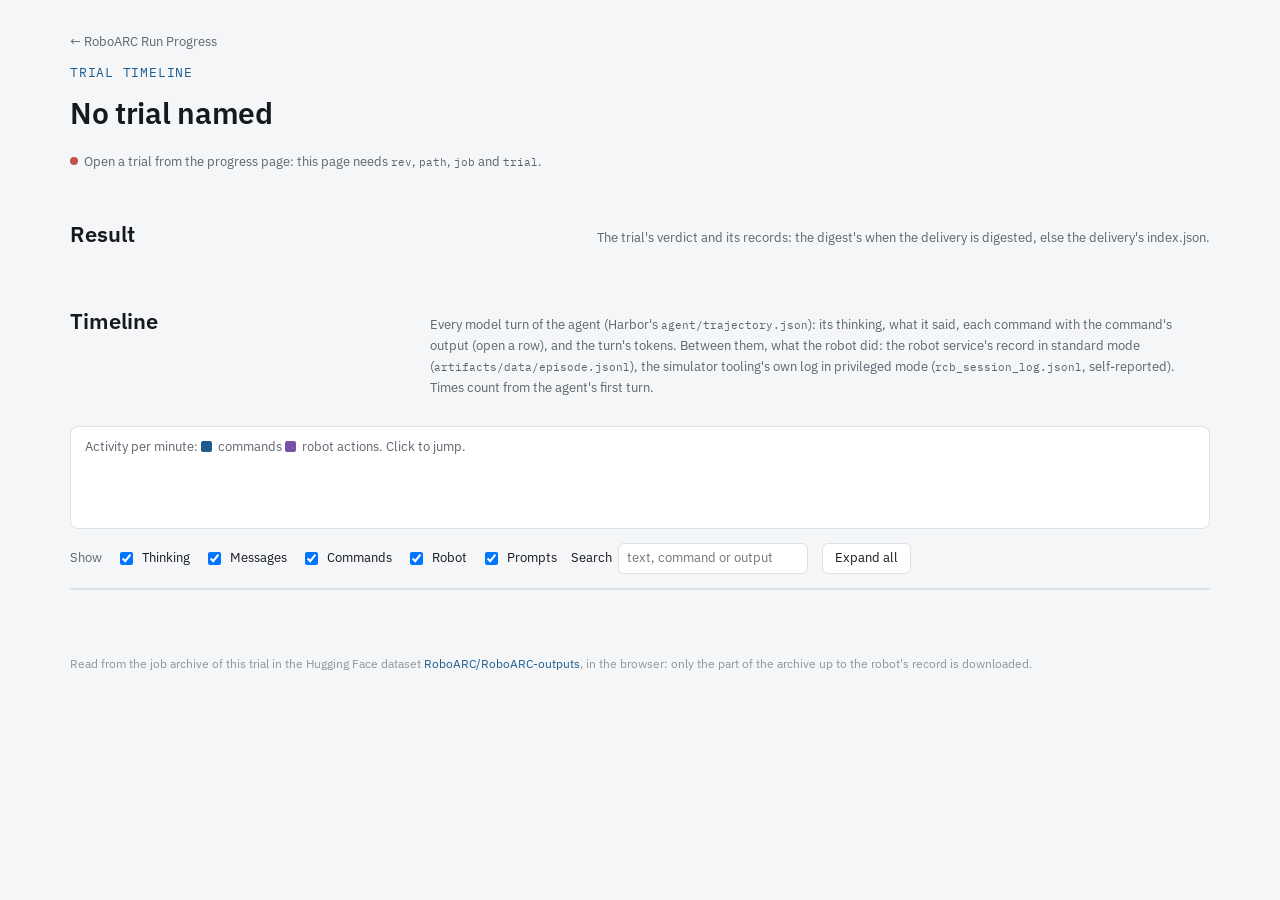
==== timeline.html @ bef3ca4a "Trial timeline: a trial opens its timeline page, the agent's turns and the robot's record by time, r" ====
<!doctype html>
<html lang="en">
<head>
<meta charset="utf-8">
<meta name="viewport" content="width=device-width, initial-scale=1, viewport-fit=cover">
<title>RoboARC Trial Timeline</title>
<meta name="description" content="One RoboARC trial by time: what the agent thought, said and ran, each command's output, and what the robot service recorded, read from the trial's job archive in the Hugging Face dataset.">
<link rel="preconnect" href="https://fonts.googleapis.com">
<link rel="preconnect" href="https://fonts.gstatic.com" crossorigin>
<link rel="stylesheet" href="https://fonts.googleapis.com/css2?family=IBM+Plex+Mono:wght@400;500&family=IBM+Plex+Sans:wght@400;500;600&display=swap">
<link rel="stylesheet" href="assets/style.css">
</head>
<body>
<header class="wrap masthead">
  <a class="back small" href="./">← RoboARC Run Progress</a>
  <div class="eyebrow" id="tl-eyebrow">Trial timeline</div>
  <h1 id="tl-title">Loading the trial…</h1>
  <p class="lead" id="tl-sub"></p>
  <div class="statusline" id="tl-status"><span><span class="dot"></span>Reading the delivery…</span></div>
</header>

<main class="wrap">
  <section id="summary" aria-labelledby="h-summary">
    <div class="section-head">
      <h2 id="h-summary">Result</h2>
      <p id="summary-note">The trial's verdict and its records: the digest's when the delivery is digested, else the delivery's index.json.</p>
    </div>
    <div id="summary-body"></div>
  </section>

  <section id="timeline" aria-labelledby="h-timeline">
    <div class="section-head">
      <h2 id="h-timeline">Timeline</h2>
      <p>Every model turn of the agent (Harbor's <code>agent/trajectory.json</code>): its thinking, what it said, each command with the command's output (open a row), and the turn's tokens. Between them, what the robot did: the robot service's record in standard mode (<code>artifacts/data/episode.jsonl</code>), the simulator tooling's own log in privileged mode (<code>rcb_session_log.jsonl</code>, self-reported). Times count from the agent's first turn.</p>
    </div>
    <div class="chips" id="tl-stats"></div>
    <div class="panel tl-strip-panel">
      <div class="tl-strip-head small muted"><span>Activity per minute: <i class="sw agent"></i>commands <i class="sw robot"></i>robot actions. Click to jump.</span><span id="tl-strip-range"></span></div>
      <div class="tl-strip" id="tl-strip" role="group" aria-label="Activity over the trial, per minute"></div>
    </div>
    <div class="filters tl-filters">
      <span class="muted">Show</span>
      <label><input type="checkbox" data-kind="think" checked> Thinking</label>
      <label><input type="checkbox" data-kind="say" checked> Messages</label>
      <label><input type="checkbox" data-kind="tool" checked> Commands</label>
      <label><input type="checkbox" data-kind="robot" checked> Robot</label>
      <label><input type="checkbox" data-kind="prompt" checked> Prompts</label>
      <label for="tl-search">Search <input type="search" id="tl-search" placeholder="text, command or output"></label>
      <button class="btn" type="button" id="tl-expand">Expand all</button>
      <span class="small muted" id="tl-count"></span>
    </div>
    <div class="tl-list" id="tl-list"><div class="panel empty-state"><span>Reading the job archive from Hugging Face…</span></div></div>
  </section>
</main>

<footer class="wrap">
  <p>Read from the job archive of this trial in the Hugging Face dataset <a id="ds-link" href="https://huggingface.co/datasets/RoboARC/RoboARC-outputs" target="_blank" rel="noopener">RoboARC/RoboARC-outputs</a>, in the browser: only the part of the archive up to the robot's record is downloaded.</p>
</footer>
<script src="assets/timeline.js" type="module"></script>
</body>
</html>
---- assets/style.css ----
/* Layout: a fixed-width reading column of sections under a sticky section bar; the six harness + model pairs lead as
   progress cards, the machine and error panels follow, then the task matrix and the first frames. */
:root {
  --bg: #f5f6f8;
  --surface: #ffffff;
  --surface-2: #eef0f3;
  --ink: #16191d;
  --muted: #5d6570;
  --faint: #8d949e;
  --line: #dde1e6;
  --accent: #1d5b8f;          /* links, controls */
  --accent-soft: #e3edf6;
  --ok: #2f8a58;              /* success */
  --fail: #c0524a;            /* a counted failure (the agent's 0) */
  --void: #cf9424;            /* not a result: voided, must be rerun */
  --wait: #7c8c9e;            /* uploaded, awaiting the log digest */
  --empty: #e4e7eb;           /* not run yet */
  --agent: #1d5b8f;           /* timeline: the agent's commands */
  --robot: #7a4fa8;           /* timeline: the robot's actions */
  --font-display: "IBM Plex Sans", system-ui, -apple-system, "Segoe UI", Roboto, sans-serif;
  --font-body: "IBM Plex Sans", system-ui, -apple-system, "Segoe UI", Roboto, sans-serif;
  --font-mono: "IBM Plex Mono", ui-monospace, "SFMono-Regular", Menlo, Consolas, monospace;
  --step--2: 0.75rem;
  --step--1: 0.8125rem;
  --step-0: 0.9375rem;
  --step-1: 1.125rem;
  --step-2: 1.4rem;
  --step-3: 1.9rem;
  --radius: 8px;
  color-scheme: light;
}
@media (prefers-color-scheme: dark) {
  :root:not([data-theme="light"]) {
    --bg: #121519; --surface: #1b1f24; --surface-2: #232830; --ink: #e7eaee; --muted: #a1a9b3; --faint: #737b86;
    --line: #2d333b; --accent: #7fb2e0; --accent-soft: #1d2a37; --ok: #4bb37c; --fail: #e0736b; --void: #e2aa45;
    --wait: #8c9bad; --empty: #2a3038; --agent: #7fb2e0; --robot: #b893e0; color-scheme: dark;
  }
}
:root[data-theme="dark"] {
  --bg: #121519; --surface: #1b1f24; --surface-2: #232830; --ink: #e7eaee; --muted: #a1a9b3; --faint: #737b86;
  --line: #2d333b; --accent: #7fb2e0; --accent-soft: #1d2a37; --ok: #4bb37c; --fail: #e0736b; --void: #e2aa45;
  --wait: #8c9bad; --empty: #2a3038; --agent: #7fb2e0; --robot: #b893e0; color-scheme: dark;
}

* { box-sizing: border-box; }
html { scroll-padding-top: 64px; }
body {
  margin: 0; background: var(--bg); color: var(--ink);
  font-family: var(--font-body); font-size: var(--step-0); line-height: 1.6;
  -webkit-font-smoothing: antialiased;
}
a { color: var(--accent); text-decoration: none; }
a:hover { text-decoration: underline; }
code, .mono { font-family: var(--font-mono); font-size: 0.88em; }
h1, h2, h3 { font-family: var(--font-display); margin: 0; line-height: 1.25; text-wrap: balance; }
h1 { font-size: var(--step-3); font-weight: 600; letter-spacing: -0.01em; }
h2 { font-size: var(--step-2); font-weight: 600; }
h3 { font-size: var(--step-1); font-weight: 600; }
p { margin: 0; }
button { font: inherit; }
:focus-visible { outline: 2px solid var(--accent); outline-offset: 2px; }

.wrap {
  max-width: 1180px; margin: 0 auto;
  padding-left: max(20px, env(safe-area-inset-left, 0px));
  padding-right: max(20px, env(safe-area-inset-right, 0px));
}

/* header */
.masthead { padding-block: 32px 20px; display: grid; gap: 10px; }
.eyebrow { font-family: var(--font-mono); font-size: var(--step--1); letter-spacing: 0.06em; text-transform: uppercase; color: var(--accent); }
.lead { color: var(--muted); max-width: 52em; }
.statusline { display: flex; flex-wrap: wrap; gap: 6px 18px; align-items: center; font-size: var(--step--1); color: var(--muted); }
.statusline b { color: var(--ink); font-weight: 500; }
.dot { width: 8px; height: 8px; border-radius: 50%; display: inline-block; background: var(--faint); margin-right: 6px; vertical-align: 1px; }
.dot.live { background: var(--ok); }
.dot.err { background: var(--fail); }
.btn {
  border: 1px solid var(--line); background: var(--surface); color: var(--ink); border-radius: 6px;
  padding: 4px 12px; cursor: pointer; font-size: var(--step--1); white-space: nowrap;
}
.btn:hover { border-color: var(--accent); color: var(--accent); }
.btn[disabled] { opacity: 0.5; cursor: default; }

/* sticky section bar */
.navbar { position: sticky; top: env(safe-area-inset-top, 0px); z-index: 20; background: color-mix(in srgb, var(--bg) 92%, transparent); backdrop-filter: blur(6px); border-bottom: 1px solid var(--line); }
body::before { content: ""; position: fixed; inset: 0 0 auto; height: env(safe-area-inset-top, 0px); z-index: 21; background: var(--bg); }
.navbar nav { display: flex; gap: 4px; overflow-x: auto; padding-block: 8px; scrollbar-width: none; }
.navbar a { white-space: nowrap; padding: 4px 10px; border-radius: 6px; color: var(--muted); font-size: var(--step--1); }
.navbar a:hover { background: var(--surface-2); color: var(--ink); text-decoration: none; }

main.wrap { display: grid; grid-template-columns: minmax(0, 1fr); gap: 44px; padding-block: 28px 64px; }
section { display: grid; gap: 14px; min-width: 0; }
/* single-column grids: a wide child (a table, the matrix) scrolls inside its own box instead of widening the column */
section, .masthead, .card, .spec, .host, .frames, .frame-fam, .frame-task, .drawer .body { grid-template-columns: minmax(0, 1fr); }
.section-head { display: flex; flex-wrap: wrap; align-items: baseline; justify-content: space-between; gap: 6px 16px; }
.section-head p { color: var(--muted); font-size: var(--step--1); max-width: 60em; }
.panel { background: var(--surface); border: 1px solid var(--line); border-radius: var(--radius); }
.empty-state { padding: 20px; color: var(--muted); display: grid; gap: 6px; }
.empty-state b { color: var(--ink); font-weight: 500; }
.small { font-size: var(--step--1); }
.muted { color: var(--muted); }
.faint { color: var(--faint); }

/* legend */
.legend { display: flex; flex-wrap: wrap; gap: 6px 18px; font-size: var(--step--1); color: var(--muted); align-items: center; }
.sw { display: inline-block; width: 11px; height: 11px; border-radius: 2px; margin-right: 6px; vertical-align: -1px; background: var(--empty); }
.sw.ok, .seg.ok, .cell.ok { background: var(--ok); }
.sw.fail, .seg.fail, .cell.fail { background: var(--fail); }
.sw.void, .seg.void, .cell.void { background: var(--void); }
.sw.wait, .seg.wait, .cell.wait { background: var(--wait); }

/* progress cards */
.cards { display: grid; grid-template-columns: repeat(auto-fill, minmax(340px, 1fr)); gap: 14px; }
.card { padding: 16px 18px; display: grid; gap: 10px; min-width: 0; }
.card-top { display: flex; justify-content: space-between; align-items: start; gap: 10px; }
.card .harness { font-size: var(--step--1); color: var(--muted); }
.card .model { font-family: var(--font-display); font-size: var(--step-1); font-weight: 600; }
.tag { font-size: var(--step--2); padding: 1px 7px; border-radius: 999px; border: 1px solid var(--line); color: var(--muted); white-space: nowrap; }
.tag.warn { border-color: color-mix(in srgb, var(--void) 50%, transparent); color: var(--void); }
.tag.good { border-color: color-mix(in srgb, var(--ok) 50%, transparent); color: var(--ok); }
.tag.bad { border-color: color-mix(in srgb, var(--fail) 50%, transparent); color: var(--fail); }
.count { font-family: var(--font-display); font-variant-numeric: tabular-nums; display: flex; align-items: baseline; gap: 6px; }
.count .n { font-size: var(--step-3); font-weight: 600; line-height: 1; }
.count .d { color: var(--muted); }
.bar { height: 10px; border-radius: 5px; background: var(--empty); display: flex; overflow: hidden; }
.seg { height: 100%; }
.seg.void { background-image: repeating-linear-gradient(135deg, transparent 0 3px, color-mix(in srgb, var(--surface) 35%, transparent) 3px 6px); }
.stats { display: grid; grid-template-columns: repeat(4, minmax(0, 1fr)); gap: 8px; font-size: var(--step--1); align-items: end; }
.stat { display: grid; gap: 0; }
.stat .k { color: var(--muted); font-size: var(--step--2); }
.stat .v { font-variant-numeric: tabular-nums; font-weight: 500; }
.modes { display: grid; grid-template-columns: auto minmax(0, 1fr) auto; gap: 4px 10px; align-items: center; font-size: var(--step--2); color: var(--muted); }
.modes .bar { height: 6px; }
.card-foot { font-size: var(--step--2); color: var(--faint); display: flex; flex-wrap: wrap; gap: 4px 12px; }
.stats.time { border-top: 1px dashed var(--line); padding-top: 10px; }
.eta { color: var(--muted); }
.eta b { color: var(--ink); font-weight: 500; }
.overall { padding: 14px 18px; display: grid; grid-template-columns: 1.4fr 1fr 1fr 1.6fr; gap: 10px 18px; }
.overall > div { display: grid; min-width: 0; }
.overall .k { font-size: var(--step--2); color: var(--muted); }
.overall .v { font-variant-numeric: tabular-nums; }
.overall b { font-family: var(--font-display); font-size: var(--step-1); font-weight: 600; }

/* daily progress text */
.share-wrap { display: grid; grid-template-columns: minmax(0, 1fr); gap: 10px; margin-top: 8px; }
.share { display: grid; grid-template-columns: repeat(auto-fill, minmax(280px, 1fr)); gap: 12px; align-items: start; }
.share-block { padding: 12px 14px; display: grid; grid-template-columns: minmax(0, 1fr); gap: 8px; }
.share-head { display: flex; justify-content: space-between; align-items: center; gap: 8px; font-weight: 500; font-size: var(--step--1); }
pre.share-text {
  margin: 0; padding: 10px 12px; border-radius: 6px; background: var(--surface-2); color: var(--ink);
  font-family: var(--font-mono); font-size: 12.5px; line-height: 1.6; white-space: pre-wrap; overflow-wrap: anywhere; user-select: all;
}

/* machine panels */
.two { display: grid; grid-template-columns: repeat(2, minmax(0, 1fr)); gap: 14px; }
.spec { padding: 16px 18px; display: grid; gap: 10px; min-width: 0; }
.spec .big { font-family: var(--font-display); font-size: var(--step-1); font-weight: 600; }
.kv { display: grid; grid-template-columns: max-content minmax(0, 1fr); gap: 4px 14px; font-size: var(--step--1); }
.kv dt { color: var(--muted); }
.kv dd { margin: 0; min-width: 0; overflow-wrap: anywhere; }
.chips { display: flex; flex-wrap: wrap; gap: 6px; }
.chip { font-size: var(--step--2); padding: 2px 8px; border-radius: 4px; background: var(--surface-2); color: var(--ink); }
.hosts { display: grid; grid-template-columns: minmax(0, 1fr); gap: 14px; }
.host { padding: 16px 18px; display: grid; gap: 12px; }
.host-head { display: flex; flex-wrap: wrap; justify-content: space-between; gap: 6px 12px; align-items: baseline; }
.gpu-line { display: flex; flex-wrap: wrap; gap: 8px; align-items: center; }
.gpu { font-family: var(--font-display); font-weight: 600; }
.host .table-wrap { border-radius: 6px; }
.host .two { align-items: start; }
.host .table-wrap th { position: static; }
p.rule { max-width: 70em; }

/* tables */
.table-wrap { overflow-x: auto; border: 1px solid var(--line); border-radius: var(--radius); background: var(--surface); }
table { border-collapse: collapse; width: 100%; font-size: var(--step--1); font-variant-numeric: tabular-nums; }
th, td { text-align: left; padding: 8px 12px; border-bottom: 1px solid var(--line); vertical-align: top; }
th { font-weight: 500; color: var(--muted); background: var(--surface-2); position: sticky; top: 0; white-space: nowrap; }
tbody tr:last-child td { border-bottom: 0; }
tbody tr.clickable { cursor: pointer; }
tbody tr.clickable:hover { background: var(--accent-soft); }
td.nowrap, th.nowrap { white-space: nowrap; }
.pill { display: inline-block; font-size: var(--step--2); padding: 1px 8px; border-radius: 999px; color: #fff; white-space: nowrap; }
.pill.ok { background: var(--ok); } .pill.fail { background: var(--fail); } .pill.void { background: var(--void); color: #1a1408; } .pill.wait { background: var(--wait); }

/* filters */
.filters { display: flex; flex-wrap: wrap; gap: 8px 14px; align-items: center; font-size: var(--step--1); }
.filters label { color: var(--muted); display: inline-flex; gap: 6px; align-items: center; max-width: 100%; min-width: 0; }
.filters select { max-width: 100%; min-width: 0; }
select, input[type="search"] {
  font: inherit; font-size: var(--step--1); color: var(--ink); background: var(--surface);
  border: 1px solid var(--line); border-radius: 6px; padding: 4px 8px;
}

/* task matrix */
.matrix { display: grid; min-width: 760px; }
.mrow { display: grid; grid-template-columns: minmax(220px, 1.4fr) 76px repeat(var(--cols), minmax(70px, 1fr)); align-items: center; border-bottom: 1px solid var(--line); }
.mtime { font-size: var(--step--2); color: var(--muted); font-variant-numeric: tabular-nums; padding: 0 8px; white-space: nowrap; }
.mrow.head { position: sticky; top: 0; background: var(--surface-2); font-size: var(--step--2); color: var(--muted); z-index: 1; }
.mrow.head > div { padding: 8px 8px; }
.mrow.group > div { padding: 10px 12px 4px; font-family: var(--font-display); font-weight: 600; font-size: var(--step--1); grid-column: 1 / -1; }
.mrow.fam > div { padding: 2px 12px; font-size: var(--step--2); color: var(--muted); grid-column: 1 / -1; text-transform: none; }
.mname { padding: 5px 12px; font-family: var(--font-mono); font-size: var(--step--2); overflow: hidden; text-overflow: ellipsis; white-space: nowrap; }
.mname .badge { font-family: var(--font-body); font-size: 10px; color: var(--faint); margin-left: 6px; }
.mcell { display: grid; grid-template-columns: repeat(3, 10px); grid-template-rows: repeat(2, 10px); gap: 2px; padding: 5px 8px; justify-content: start; }
.cell { width: 10px; height: 10px; border-radius: 2px; background: var(--empty); }

/* first frames */
.frames { display: grid; gap: 18px; }
.frame-fam { display: grid; gap: 8px; }
.frame-grid { display: grid; grid-template-columns: repeat(auto-fill, minmax(320px, 1fr)); gap: 12px; }
.frame-task { padding: 10px; display: grid; gap: 8px; min-width: 0; }
.frame-task .t { font-family: var(--font-mono); font-size: var(--step--2); display: flex; justify-content: space-between; gap: 8px; }
.seeds { display: grid; grid-template-columns: repeat(3, minmax(0, 1fr)); gap: 6px; }
.seed { display: grid; gap: 3px; }
.seed .ph, .seed img { width: 100%; max-width: 100%; aspect-ratio: 848 / 480; border-radius: 4px; background: var(--surface-2); display: grid; place-items: center; color: var(--faint); font-size: var(--step--2); object-fit: cover; }
.seed .lbl { font-size: 10px; color: var(--faint); text-align: center; }

/* drawer */
.drawer-backdrop { position: fixed; inset: 0; background: rgba(10, 14, 20, 0.35); z-index: 40; }
.drawer {
  position: fixed; top: 0; right: 0; bottom: 0; width: min(760px, 100%); z-index: 41; background: var(--surface);
  border-left: 1px solid var(--line); display: grid; grid-template-rows: auto minmax(0, 1fr);
  padding-top: env(safe-area-inset-top, 0px); padding-right: env(safe-area-inset-right, 0px);
}
.drawer header { display: flex; justify-content: space-between; align-items: start; gap: 12px; padding: 16px 20px; border-bottom: 1px solid var(--line); }
.drawer .body { overflow: auto; padding: 16px 20px 40px; display: grid; gap: 16px; align-content: start; }
.drawer h4 { margin: 0 0 6px; font-family: var(--font-display); font-size: var(--step--1); font-weight: 600; color: var(--muted); }
pre.log {
  margin: 0; background: var(--surface-2); border-radius: 6px; padding: 10px 12px; overflow: auto; max-height: 360px;
  font-family: var(--font-mono); font-size: 11.5px; line-height: 1.5; white-space: pre; color: var(--ink);
}
.tabs { display: flex; flex-wrap: wrap; gap: 4px; }
.tabs button { border: 1px solid var(--line); background: transparent; color: var(--muted); border-radius: 6px; padding: 3px 10px; cursor: pointer; font-size: var(--step--2); }
.tabs button[aria-selected="true"] { background: var(--accent-soft); color: var(--accent); border-color: transparent; }

/* trial timeline (timeline.html) */
.back { color: var(--muted); justify-self: start; }
.tl-summary { padding: 14px 18px; display: grid; gap: 12px; }
.tl-rec { padding: 10px 14px; }
.tl-rec summary { cursor: pointer; font-size: var(--step--1); color: var(--muted); }
.tl-rec pre.log { margin-top: 8px; }
.sw.agent { background: var(--agent); } .sw.robot { background: var(--robot); }
.tl-strip-panel { padding: 10px 14px; display: grid; gap: 6px; }
.tl-strip-head { display: flex; flex-wrap: wrap; justify-content: space-between; gap: 4px 12px; }
.tl-strip { display: flex; align-items: flex-end; gap: 1px; height: 54px; }
.tl-bin { flex: 1 1 0; min-width: 0; height: 100%; padding: 0; border: 0; background: transparent; cursor: pointer; display: flex; flex-direction: column-reverse; justify-content: flex-start; }
.tl-bin:hover { background: var(--surface-2); }
.tl-bin .bar-a { background: var(--agent); display: block; width: 100%; }
.tl-bin .bar-r { background: var(--robot); display: block; width: 100%; }
.tl-filters label { color: var(--ink); }
.tl-list { display: grid; grid-template-columns: minmax(0, 1fr); gap: 0; border: 1px solid var(--line); border-radius: var(--radius); background: var(--surface); }
.tl-list > .empty-state { border: 0; }
.tl-row { display: grid; grid-template-columns: 92px minmax(0, 1fr); gap: 0 14px; padding: 8px 14px; border-bottom: 1px solid var(--line); scroll-margin-top: 60px; }
.tl-row:last-child { border-bottom: 0; }
.tl-row[hidden] { display: none; }
.tl-row.flash { background: var(--accent-soft); }
.tl-time { display: grid; align-content: start; font-family: var(--font-mono); font-size: var(--step--2); font-variant-numeric: tabular-nums; }
.tl-time a { color: var(--ink); }
.tl-time span { color: var(--faint); }
.tl-body { display: grid; gap: 6px; min-width: 0; }
.tl-row .k { font-size: var(--step--2); font-weight: 500; color: var(--muted); text-transform: none; margin-right: 6px; white-space: nowrap; }
.ev.think, .ev.say { display: grid; grid-template-columns: 64px minmax(0, 1fr); gap: 8px; align-items: start; }
.ev .txt { white-space: pre-wrap; overflow-wrap: anywhere; font-size: var(--step--1); }
.ev.think .txt { color: var(--muted); font-style: italic; cursor: pointer; }
.ev .txt.clamp { display: -webkit-box; -webkit-line-clamp: 3; -webkit-box-orient: vertical; overflow: hidden; }
.ev.say .txt { color: var(--ink); }
details.ev { border: 1px solid var(--line); border-radius: 6px; background: var(--bg); min-width: 0; }
details.ev > summary { cursor: pointer; padding: 4px 10px; font-size: var(--step--1); display: flex; flex-wrap: wrap; align-items: baseline; gap: 2px 8px; min-width: 0; }
details.ev > summary code { color: var(--ink); overflow: hidden; text-overflow: ellipsis; white-space: nowrap; min-width: 0; flex: 1 1 200px; }
details.ev.tool > summary .k { color: var(--agent); }
details.ev > summary .meta { color: var(--faint); font-size: var(--step--2); white-space: nowrap; }
details.ev .ev-body { padding: 4px 10px 10px; display: grid; gap: 4px; }
details.ev .ev-body pre.log { white-space: pre-wrap; overflow-wrap: anywhere; max-height: 480px; }
.tok { font-size: var(--step--2); color: var(--faint); font-variant-numeric: tabular-nums; }
.tl-row.robot { padding-block: 3px; font-size: var(--step--1); }
.tl-row.robot .tl-body { display: block; }
.tl-row .k.robot { color: var(--robot); }
.tl-row.robot .robot-text { color: var(--muted); overflow-wrap: anywhere; }
.tl-row.robot.good .robot-text { color: var(--ok); font-weight: 500; }
.tl-row.prompt .tl-body { display: block; }
.tl-list.hide-think .ev.think, .tl-list.hide-say .ev.say, .tl-list.hide-tool .ev.tool { display: none; }

footer.wrap { padding-block: 0 48px; color: var(--faint); font-size: var(--step--2); display: grid; gap: 4px; }

@media (max-width: 760px) {
  .tl-row { grid-template-columns: minmax(0, 1fr); gap: 2px; }
  .tl-time { grid-auto-flow: column; justify-content: start; gap: 8px; }
  .ev.think, .ev.say { grid-template-columns: minmax(0, 1fr); gap: 0; }
  .two { grid-template-columns: minmax(0, 1fr); }
  .cards { grid-template-columns: minmax(0, 1fr); }
  .stats { grid-template-columns: repeat(2, minmax(0, 1fr)); }
  .overall { grid-template-columns: repeat(2, minmax(0, 1fr)); }
  .frame-grid { grid-template-columns: minmax(0, 1fr); }
  h1 { font-size: 1.6rem; }
}
@media (prefers-reduced-motion: no-preference) {
  .seg { transition: width 300ms ease; }
}
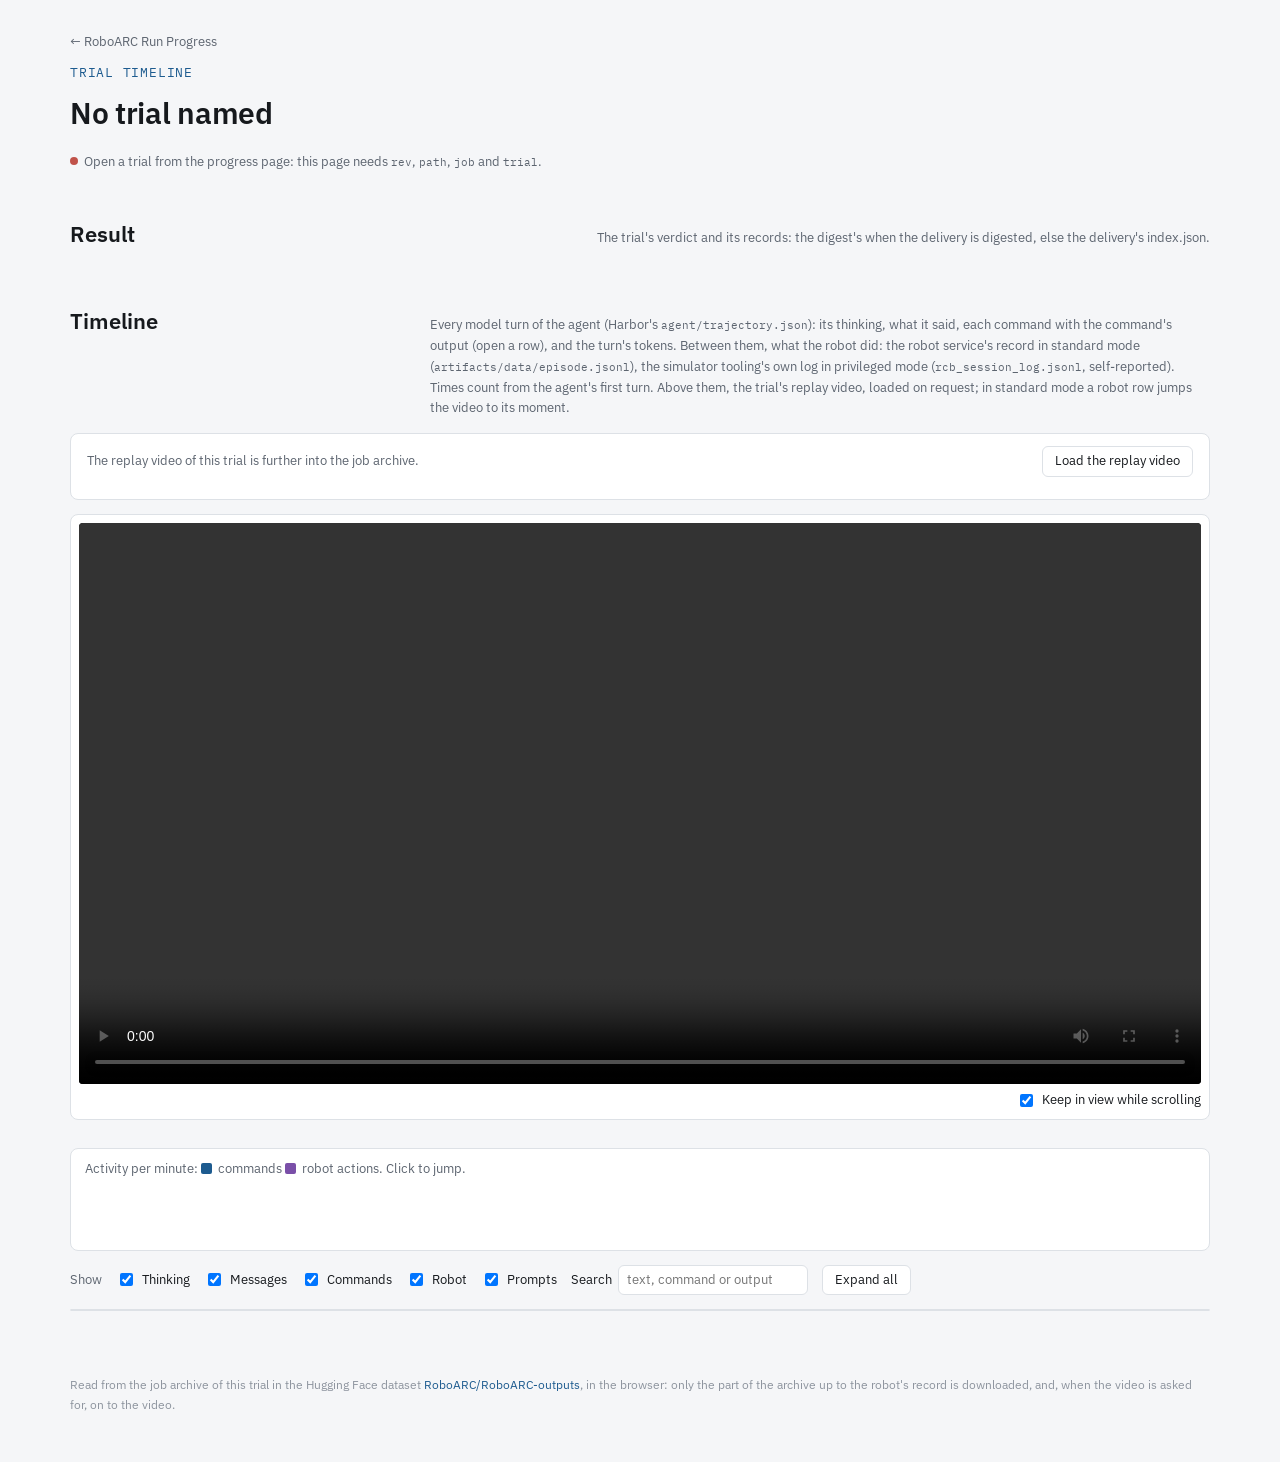
==== commit 56b18dfc: "Trial timeline: the replay video, read from the job archive on request; a robot row jumps it to the " ====
--- a/timeline.html
+++ b/timeline.html
@@ -31,30 +31,48 @@
   <section id="timeline" aria-labelledby="h-timeline">
     <div class="section-head">
       <h2 id="h-timeline">Timeline</h2>
-      <p>Every model turn of the agent (Harbor's <code>agent/trajectory.json</code>): its thinking, what it said, each command with the command's output (open a row), and the turn's tokens. Between them, what the robot did: the robot service's record in standard mode (<code>artifacts/data/episode.jsonl</code>), the simulator tooling's own log in privileged mode (<code>rcb_session_log.jsonl</code>, self-reported). Times count from the agent's first turn.</p>
+      <p>Every model turn of the agent (Harbor's <code>agent/trajectory.json</code>): its thinking, what it said, each command with the command's output (open a row), and the turn's tokens. Between them, what the robot did: the robot service's record in standard mode (<code>artifacts/data/episode.jsonl</code>), the simulator tooling's own log in privileged mode (<code>rcb_session_log.jsonl</code>, self-reported). Times count from the agent's first turn. Above them, the trial's replay video, loaded on request; in standard mode a robot row jumps the video to its moment.</p>
     </div>
-    <div class="chips" id="tl-stats"></div>
-    <div class="panel tl-strip-panel">
-      <div class="tl-strip-head small muted"><span>Activity per minute: <i class="sw agent"></i>commands <i class="sw robot"></i>robot actions. Click to jump.</span><span id="tl-strip-range"></span></div>
-      <div class="tl-strip" id="tl-strip" role="group" aria-label="Activity over the trial, per minute"></div>
+    <!-- one flex column, not grid rows: the docked video sticks over the whole timeline, not just its own row -->
+    <div class="tl-stage">
+      <div class="panel tl-video-info">
+        <div class="tl-video-head">
+          <p class="small muted" id="vid-note">The replay video of this trial is further into the job archive.</p>
+          <div class="chips">
+            <button class="btn" type="button" id="vid-load">Load the replay video</button>
+            <a class="btn" id="vid-save" hidden>Save the video</a>
+          </div>
+        </div>
+        <progress id="vid-progress" hidden></progress>
+        <div class="tl-video-markbox" id="vid-marks" hidden></div>
+      </div>
+      <div class="tl-video-box" id="vid-box" hidden>
+        <video id="vid" controls playsinline preload="auto"></video>
+        <div class="tl-video-now small"><span class="tl-video-pos" id="vid-pos"></span><label><input type="checkbox" id="vid-dock" checked> Keep in view while scrolling</label></div>
+      </div>
+      <div class="chips" id="tl-stats"></div>
+      <div class="panel tl-strip-panel">
+        <div class="tl-strip-head small muted"><span>Activity per minute: <i class="sw agent"></i>commands <i class="sw robot"></i>robot actions. Click to jump.</span><span id="tl-strip-range"></span></div>
+        <div class="tl-strip" id="tl-strip" role="group" aria-label="Activity over the trial, per minute"></div>
+      </div>
+      <div class="filters tl-filters">
+        <span class="muted">Show</span>
+        <label><input type="checkbox" data-kind="think" checked> Thinking</label>
+        <label><input type="checkbox" data-kind="say" checked> Messages</label>
+        <label><input type="checkbox" data-kind="tool" checked> Commands</label>
+        <label><input type="checkbox" data-kind="robot" checked> Robot</label>
+        <label><input type="checkbox" data-kind="prompt" checked> Prompts</label>
+        <label for="tl-search">Search <input type="search" id="tl-search" placeholder="text, command or output"></label>
+        <button class="btn" type="button" id="tl-expand">Expand all</button>
+        <span class="small muted" id="tl-count"></span>
+      </div>
+      <div class="tl-list" id="tl-list"><div class="panel empty-state"><span>Reading the job archive from Hugging Face…</span></div></div>
     </div>
-    <div class="filters tl-filters">
-      <span class="muted">Show</span>
-      <label><input type="checkbox" data-kind="think" checked> Thinking</label>
-      <label><input type="checkbox" data-kind="say" checked> Messages</label>
-      <label><input type="checkbox" data-kind="tool" checked> Commands</label>
-      <label><input type="checkbox" data-kind="robot" checked> Robot</label>
-      <label><input type="checkbox" data-kind="prompt" checked> Prompts</label>
-      <label for="tl-search">Search <input type="search" id="tl-search" placeholder="text, command or output"></label>
-      <button class="btn" type="button" id="tl-expand">Expand all</button>
-      <span class="small muted" id="tl-count"></span>
-    </div>
-    <div class="tl-list" id="tl-list"><div class="panel empty-state"><span>Reading the job archive from Hugging Face…</span></div></div>
   </section>
 </main>
 
 <footer class="wrap">
-  <p>Read from the job archive of this trial in the Hugging Face dataset <a id="ds-link" href="https://huggingface.co/datasets/RoboARC/RoboARC-outputs" target="_blank" rel="noopener">RoboARC/RoboARC-outputs</a>, in the browser: only the part of the archive up to the robot's record is downloaded.</p>
+  <p>Read from the job archive of this trial in the Hugging Face dataset <a id="ds-link" href="https://huggingface.co/datasets/RoboARC/RoboARC-outputs" target="_blank" rel="noopener">RoboARC/RoboARC-outputs</a>, in the browser: only the part of the archive up to the robot's record is downloaded, and, when the video is asked for, on to the video.</p>
 </footer>
 <script src="assets/timeline.js" type="module"></script>
 </body>
--- a/assets/style.css
+++ b/assets/style.css
@@ -251,7 +251,7 @@
 .tl-filters label { color: var(--ink); }
 .tl-list { display: grid; grid-template-columns: minmax(0, 1fr); gap: 0; border: 1px solid var(--line); border-radius: var(--radius); background: var(--surface); }
 .tl-list > .empty-state { border: 0; }
-.tl-row { display: grid; grid-template-columns: 92px minmax(0, 1fr); gap: 0 14px; padding: 8px 14px; border-bottom: 1px solid var(--line); scroll-margin-top: 60px; }
+.tl-row { display: grid; grid-template-columns: 92px minmax(0, 1fr); gap: 0 14px; padding: 8px 14px; border-bottom: 1px solid var(--line); scroll-margin-top: calc(60px + var(--dock-h, 0px)); }
 .tl-row:last-child { border-bottom: 0; }
 .tl-row[hidden] { display: none; }
 .tl-row.flash { background: var(--accent-soft); }
@@ -280,6 +280,34 @@
 .tl-row.robot.good .robot-text { color: var(--ok); font-weight: 500; }
 .tl-row.prompt .tl-body { display: block; }
 .tl-list.hide-think .ev.think, .tl-list.hide-say .ev.say, .tl-list.hide-tool .ev.tool { display: none; }
+.tl-row.seekable { cursor: pointer; }
+.tl-row.seekable:hover { background: var(--surface-2); }
+.tl-row.now { background: color-mix(in srgb, var(--robot) 14%, transparent); }
+.tl-row .seek { border: 0; background: transparent; color: var(--robot); font-family: var(--font-mono); font-size: var(--step--2); padding: 0 0 0 8px; cursor: pointer; white-space: nowrap; }
+.tl-row .seek:hover { text-decoration: underline; }
+
+/* the replay video above the timeline */
+.tl-stage { display: flex; flex-direction: column; gap: 14px; min-width: 0; }
+.tl-stage > * { min-width: 0; }
+.tl-video-info { padding: 12px 16px; display: grid; grid-template-columns: minmax(0, 1fr); gap: 10px; }
+.tl-video-head { display: flex; flex-wrap: wrap; justify-content: space-between; align-items: center; gap: 8px 16px; }
+.tl-video-head p { max-width: 62em; flex: 1 1 320px; min-width: 0; }
+.tl-video-info progress { width: 100%; height: 6px; accent-color: var(--accent); }
+.tl-video-markbox { display: grid; gap: 6px; }
+.tl-video-marks { display: flex; flex-wrap: wrap; gap: 6px; }
+.mark { border: 1px solid var(--line); background: var(--bg); color: var(--ink); border-radius: 6px; padding: 2px 8px; font-size: var(--step--2); cursor: pointer; text-align: left; max-width: 100%; }
+.mark b { font-family: var(--font-mono); font-weight: 500; margin-right: 4px; }
+.mark.forcing { border-color: color-mix(in srgb, var(--void) 55%, var(--line)); }
+.mark.review { border-color: color-mix(in srgb, var(--fail) 55%, var(--line)); }
+.mark:hover { border-color: var(--accent); }
+.tl-video-box { background: var(--surface); border: 1px solid var(--line); border-radius: var(--radius); padding: 8px; display: grid; grid-template-columns: minmax(0, 1fr); gap: 6px; }
+.tl-video-box.docked { position: sticky; top: calc(env(safe-area-inset-top, 0px) + 8px); z-index: 15; box-shadow: 0 6px 18px color-mix(in srgb, var(--ink) 14%, transparent); }
+.tl-video-box video { display: block; width: 100%; max-height: 70vh; background: #000; border-radius: 4px; object-fit: contain; }
+.tl-video-box.docked video { max-height: 42vh; }
+.tl-video-now { display: flex; flex-wrap: wrap; align-items: baseline; gap: 4px 16px; color: var(--muted); }
+.tl-video-pos { display: flex; flex-wrap: wrap; gap: 2px 14px; font-variant-numeric: tabular-nums; min-width: 0; flex: 1 1 auto; }
+.tl-video-pos b { color: var(--ink); font-weight: 500; }
+.tl-video-now label { color: var(--ink); display: inline-flex; gap: 6px; align-items: center; white-space: nowrap; }
 
 footer.wrap { padding-block: 0 48px; color: var(--faint); font-size: var(--step--2); display: grid; gap: 4px; }
 
@@ -287,6 +315,7 @@
   .tl-row { grid-template-columns: minmax(0, 1fr); gap: 2px; }
   .tl-time { grid-auto-flow: column; justify-content: start; gap: 8px; }
   .ev.think, .ev.say { grid-template-columns: minmax(0, 1fr); gap: 0; }
+  .tl-video-box.docked video { max-height: 30vh; }
   .two { grid-template-columns: minmax(0, 1fr); }
   .cards { grid-template-columns: minmax(0, 1fr); }
   .stats { grid-template-columns: repeat(2, minmax(0, 1fr)); }
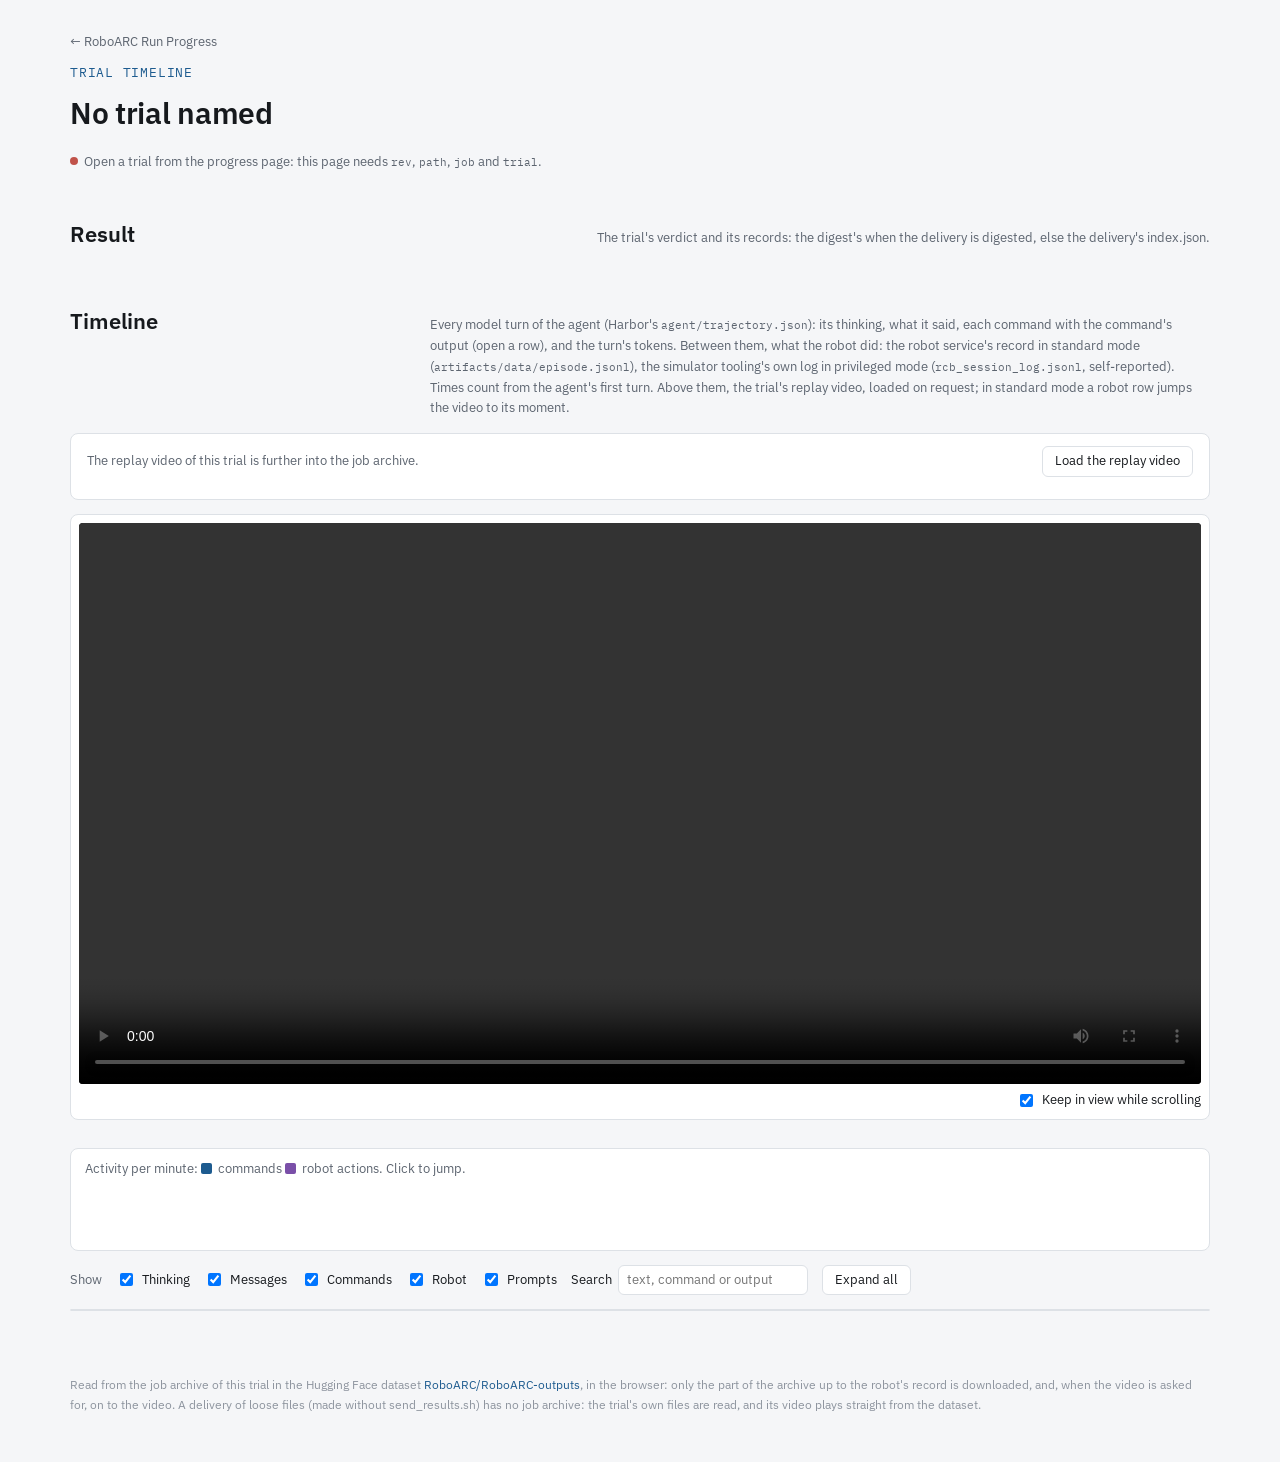
==== commit c496c879: "Read deliveries of loose files (the runner's jobs/ and results/ without send_results.sh); keep unoff" ====
--- a/timeline.html
+++ b/timeline.html
@@ -72,7 +72,7 @@
 </main>
 
 <footer class="wrap">
-  <p>Read from the job archive of this trial in the Hugging Face dataset <a id="ds-link" href="https://huggingface.co/datasets/RoboARC/RoboARC-outputs" target="_blank" rel="noopener">RoboARC/RoboARC-outputs</a>, in the browser: only the part of the archive up to the robot's record is downloaded, and, when the video is asked for, on to the video.</p>
+  <p>Read from the job archive of this trial in the Hugging Face dataset <a id="ds-link" href="https://huggingface.co/datasets/RoboARC/RoboARC-outputs" target="_blank" rel="noopener">RoboARC/RoboARC-outputs</a>, in the browser: only the part of the archive up to the robot's record is downloaded, and, when the video is asked for, on to the video. A delivery of loose files (made without send_results.sh) has no job archive: the trial's own files are read, and its video plays straight from the dataset.</p>
 </footer>
 <script src="assets/timeline.js" type="module"></script>
 </body>
